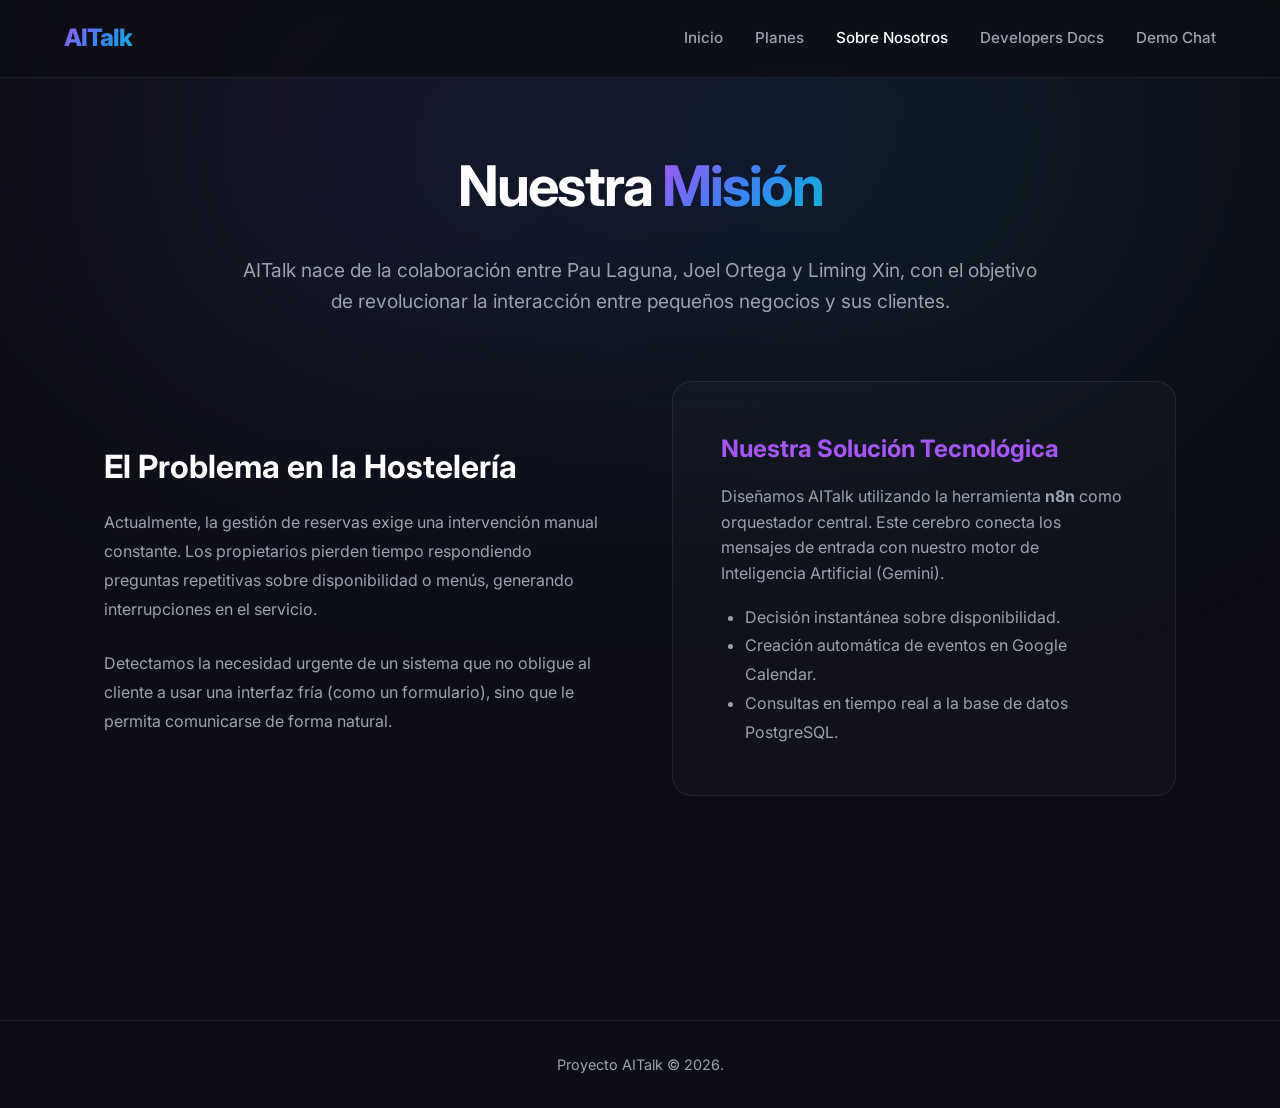
==== about.html @ 5d316da6 "Versión 1.0 Es una "plantilla" de lo que será la página web, desde aquí iremos refinando y colocando" ====
<!DOCTYPE html>
<html lang="es">
<head>
    <meta charset="UTF-8">
    <meta name="viewport" content="width=device-width, initial-scale=1.0">
    <title>AITalk | Sobre Nosotros</title>
    <link rel="stylesheet" href="styles.css">
</head>
<body class="aitalk-theme">
    <div class="glow"></div>
    <nav class="navbar">
        <a href="index.html" class="logo">AITalk</a>
        <div class="nav-links">
            <a href="index.html">Inicio</a>
            <a href="planes.html">Planes</a>
            <a href="about.html" class="active">Sobre Nosotros</a>
            <a href="docs.html">Developers Docs</a>
            <a href="demo.html">Demo Chat</a>
        </div>
    </nav>

    <main>
        <div style="text-align: center; max-width: 800px; margin: 0 auto; margin-bottom: 4rem;">
            <h1 style="font-size: 3.5rem; letter-spacing: -2px;">Nuestra <span class="text-gradient">Misión</span></h1>
            <p style="color: var(--ai-muted); font-size: 1.2rem; margin-top: 1.5rem;">AITalk nace de la colaboración entre Pau Laguna, Joel Ortega y Liming Xin, con el objetivo de revolucionar la interacción entre pequeños negocios y sus clientes.</p>
        </div>

        <div style="display: grid; grid-template-columns: 1fr 1fr; gap: 4rem; align-items: center; margin-bottom: 6rem;">
            <div>
                <h3 style="font-size: 2rem; margin-bottom: 1rem;">El Problema en la Hostelería</h3>
                <p style="color: var(--ai-muted); line-height: 1.8;">Actualmente, la gestión de reservas exige una intervención manual constante. Los propietarios pierden tiempo respondiendo preguntas repetitivas sobre disponibilidad o menús, generando interrupciones en el servicio.</p>
                <br>
                <p style="color: var(--ai-muted); line-height: 1.8;">Detectamos la necesidad urgente de un sistema que no obligue al cliente a usar una interfaz fría (como un formulario), sino que le permita comunicarse de forma natural.</p>
            </div>
            <div style="background: var(--ai-surface); padding: 3rem; border-radius: 20px; border: 1px solid var(--ai-border);">
                <h3 style="font-size: 1.5rem; margin-bottom: 1rem; color: #a855f7;">Nuestra Solución Tecnológica</h3>
                <p style="color: var(--ai-muted);">Diseñamos AITalk utilizando la herramienta <strong>n8n</strong> como orquestador central. Este cerebro conecta los mensajes de entrada con nuestro motor de Inteligencia Artificial (Gemini).</p>
                <ul style="color: var(--ai-muted); margin-top: 1rem; margin-left: 1.5rem; line-height: 1.8;">
                    <li>Decisión instantánea sobre disponibilidad.</li>
                    <li>Creación automática de eventos en Google Calendar.</li>
                    <li>Consultas en tiempo real a la base de datos PostgreSQL.</li>
                </ul>
            </div>
        </div>
    </main>

    <footer class="site-footer">Proyecto AITalk &copy; 2026.</footer>
</body>
</html>
---- styles.css ----
@import url('https://fonts.googleapis.com/css2?family=Inter:wght@300;400;500;600;800&family=Playfair+Display:ital,wght@0,600;0,800;1,600&family=Roboto+Mono:wght@400;500&family=Outfit:wght@800&display=swap');

/* ==========================================================================
   1. VARIABLES GLOBALES Y RESET
   ========================================================================== */
* { margin: 0; padding: 0; box-sizing: border-box; }
body { overflow-x: hidden; }

:root {
    --ai-bg: #0d0e15; 
    --ai-surface: rgba(255, 255, 255, 0.02);
    --ai-border: rgba(255, 255, 255, 0.08); 
    --ai-text: #ffffff;
    --ai-muted: #9ca3af; 
    --ai-gradient: linear-gradient(135deg, #a855f7, #3b82f6, #06b6d4);
    --ai-font: 'Inter', sans-serif; 
    --ai-font-mono: 'Roboto Mono', monospace;
}

/* ==========================================================================
   2. AITALK - LAYOUT PRINCIPAL (Compartido entre todas las pags de AITalk)
   ========================================================================== */
body.aitalk-theme {
    font-family: var(--ai-font); background-color: var(--ai-bg); color: var(--ai-text);
    line-height: 1.6; min-height: 100vh; display: flex; flex-direction: column;
}

.glow {
    position: fixed; top: -10%; left: 50%; transform: translateX(-50%);
    width: 80vw; height: 50vh; background: var(--ai-gradient);
    filter: blur(150px); opacity: 0.12; z-index: -1; pointer-events: none;
}

.navbar {
    display: flex; justify-content: space-between; align-items: center; padding: 1.2rem 5%;
    backdrop-filter: blur(12px); background: rgba(13, 14, 21, 0.8);
    position: sticky; top: 0; z-index: 100; border-bottom: 1px solid var(--ai-border);
}

.logo { 
    font-size: 1.5rem; font-weight: 800; letter-spacing: -1px; 
    background: var(--ai-gradient); -webkit-background-clip: text; -webkit-text-fill-color: transparent; 
    text-decoration: none; 
}

.nav-links { display: flex; gap: 2rem; }
.nav-links a { color: var(--ai-muted); text-decoration: none; font-size: 0.95rem; font-weight: 500; transition: color 0.3s; }
.nav-links a:hover, .nav-links a.active { color: var(--ai-text); }

.text-gradient { background: var(--ai-gradient); -webkit-background-clip: text; -webkit-text-fill-color: transparent; }
.btn { display: inline-block; padding: 0.8rem 2rem; border-radius: 50px; font-weight: 600; text-decoration: none; transition: transform 0.2s; border: none; font-family: var(--ai-font); font-size: 1rem; cursor: pointer;}
.btn-primary { background: var(--ai-text); color: var(--ai-bg); }
.btn-primary:hover { transform: translateY(-2px); box-shadow: 0 10px 20px rgba(255,255,255,0.15); }

main { flex: 1; padding: 4rem 5%; max-width: 1200px; margin: 0 auto; width: 100%; animation: fadeIn 0.5s ease; }
@keyframes fadeIn { from { opacity: 0; transform: translateY(10px); } to { opacity: 1; transform: translateY(0); } }

.site-footer { text-align: center; padding: 2rem; border-top: 1px solid var(--ai-border); margin-top: 4rem; color: var(--ai-muted); font-size: 0.9rem; }

/* ==========================================================================
   3. AITALK - SECCIÓN INICIO
   ========================================================================== */
.hero { text-align: center; padding: 2rem 0; max-width: 900px; margin: 0 auto; }
.hero h1 { font-size: 4.5rem; font-weight: 800; margin-bottom: 1.5rem; line-height: 1.1; letter-spacing: -2px;}
.hero p { font-size: 1.25rem; color: var(--ai-muted); margin-bottom: 2.5rem; }

.feature-row { display: flex; align-items: center; gap: 4rem; margin-top: 8rem; }
.feature-row:nth-child(even) { flex-direction: row-reverse; }
.feature-text { flex: 1; }
.feature-text h3 { font-size: 2.5rem; margin-bottom: 1rem; letter-spacing: -1px; }
.feature-text p { font-size: 1.1rem; color: var(--ai-muted); }
.feature-visual { flex: 1; height: 350px; background: var(--ai-surface); border: 1px solid var(--ai-border); border-radius: 30px; display: flex; justify-content: center; align-items: center; position: relative; }

/* Animaciones de Características */
.chat-anim { display: flex; flex-direction: column; gap: 15px; width: 70%; }
.bubble { padding: 12px 18px; border-radius: 18px; font-size: 0.9rem; max-width: 90%; opacity: 0; animation: chatSequence 6s infinite; }
.bubble.user { background: var(--ai-border); align-self: flex-end; border-bottom-right-radius: 4px; animation-delay: 0s; }
.bubble.ai { background: rgba(168,85,247,0.15); border: 1px solid rgba(168,85,247,0.4); align-self: flex-start; border-bottom-left-radius: 4px; animation-delay: 1.5s; }
@keyframes chatSequence { 0%, 5% { opacity: 0; transform: translateY(10px); } 10%, 80% { opacity: 1; transform: translateY(0); } 90%, 100% { opacity: 0; transform: translateY(-10px); } }

.calendar-grid { display: grid; grid-template-columns: repeat(4, 1fr); gap: 12px; padding: 25px; background: rgba(0,0,0,0.3); border-radius: 16px; border: 1px solid rgba(255,255,255,0.05); }
.cal-day { width: 45px; height: 45px; border-radius: 10px; background: rgba(255,255,255,0.03); }
.cal-day.booked { background: #3b82f6; animation: popIn 4s infinite; }
.cal-day.booked:nth-child(3) { animation-delay: 0s; }
.cal-day.booked:nth-child(7) { animation-delay: 1.2s; }
.cal-day.booked:nth-child(10) { animation-delay: 2.4s; }
@keyframes popIn { 0%, 100% { transform: scale(1); opacity: 0.3; } 50% { transform: scale(1.1); opacity: 1; box-shadow: 0 0 20px rgba(59,130,246,0.6); } }

.db-nodes { position: relative; width: 180px; height: 180px; }
.node { position: absolute; width: 20px; height: 20px; background: #a855f7; border-radius: 50%; }
.node.center { top: 50%; left: 50%; transform: translate(-50%, -50%); width: 45px; height: 45px; background: var(--ai-gradient); animation: pulseNode 2.5s infinite; }
.node.n1 { top: 0; left: 50%; transform: translateX(-50%); opacity: 0.5; }
.node.n2 { bottom: 0; left: 50%; transform: translateX(-50%); opacity: 0.5; }
.node.n3 { top: 50%; left: 0; transform: translateY(-50%); opacity: 0.5; }
.node.n4 { top: 50%; right: 0; transform: translateY(-50%); opacity: 0.5; }
@keyframes pulseNode { 0% { box-shadow: 0 0 0 0 rgba(168, 85, 247, 0.6); } 70% { box-shadow: 0 0 0 25px rgba(168, 85, 247, 0); } 100% { box-shadow: 0 0 0 0 rgba(168, 85, 247, 0); } }

/* Tarjetas Clientes */
.clients-section { margin-top: 8rem; text-align: center; border-top: 1px solid var(--ai-border); padding-top: 4rem; }
.clients-grid { display: flex; justify-content: center; gap: 2rem; margin-top: 2rem; flex-wrap: wrap; }
.client-card { background: var(--ai-surface); border: 1px solid var(--ai-border); padding: 2.5rem; border-radius: 16px; min-width: 280px; transition: all 0.3s ease; position: relative; overflow: hidden; text-decoration: none; display: block; }
.client-card::before { content: 'Ver Integración ↗'; position: absolute; top: -40px; left: 50%; transform: translateX(-50%); background: var(--ai-gradient); color: white; font-size: 0.8rem; padding: 0.3rem 1rem; border-radius: 20px; transition: top 0.3s; font-weight: 600; white-space: nowrap; }
.client-card:hover { transform: translateY(-5px); }
.client-card:hover::before { top: 15px; }
.client-card.manolo-card:hover { border-color: #ff9b9b; background: rgba(255, 155, 155, 0.05); }
.client-card.nova-card:hover { border-color: #ff5722; background: rgba(255, 87, 34, 0.05); }

/* ==========================================================================
   4. AITALK - DEVELOPER DOCS (Estética Grid Restaurada)
   ========================================================================== */
.docs-layout { display: flex; gap: 3rem; align-items: flex-start; }
.docs-sidebar { width: 250px; position: sticky; top: 100px; }
.docs-sidebar ul { list-style: none; }
.docs-sidebar li { margin-bottom: 1rem; }
.docs-sidebar a { color: var(--ai-muted); text-decoration: none; font-size: 0.95rem; transition: color 0.2s; display: block; padding: 4px 8px; border-radius: 6px; }
.docs-sidebar a:hover, .docs-sidebar a.active { color: var(--ai-text); background: rgba(255,255,255,0.05); }
.docs-sidebar .group-title { font-size: 0.8rem; text-transform: uppercase; letter-spacing: 1px; color: #666; margin: 2rem 0 1rem; font-weight: 800; padding-left: 8px;}

.docs-content { flex: 1; }
.docs-search { background: var(--ai-bg); border: 1px solid var(--ai-border); padding: 1rem 1.5rem; border-radius: 8px; width: 100%; color: white; font-family: var(--ai-font); margin-bottom: 3rem; outline: none; transition: border-color 0.3s; font-size: 0.95rem; }
.docs-search:focus { border-color: #a855f7; }

.docs-grid { display: grid; grid-template-columns: repeat(auto-fit, minmax(300px, 1fr)); gap: 1.5rem; }
.docs-card { border: 1px solid var(--ai-border); background: var(--ai-surface); border-radius: 12px; padding: 1.5rem; transition: background 0.2s; }
.docs-card:hover { background: rgba(255,255,255,0.05); }
.docs-icon { font-family: var(--ai-font-mono); color: #a855f7; margin-bottom: 1rem; font-size: 1.2rem; display: inline-block; }
.docs-card h4 { margin-bottom: 0.8rem; font-size: 1.2rem; }
.docs-card p { color: var(--ai-muted); font-size: 0.95rem; line-height: 1.6; }

/* ==========================================================================
   5. WEBS CLIENTES (Manolo & NovaBurger)
   ========================================================================== */
body.manolo-theme { background-color: #FDFBF7; color: #2C2C2C; font-family: 'Inter', sans-serif; min-height: 100vh; padding-bottom: 5rem; }
.manolo-logo { font-family: 'Playfair Display', serif; font-size: 2.5rem; color: #8B1E0B; font-weight: 800; font-style: italic; }
.manolo-hero { text-align: center; padding: 6rem 5%; background: url('https://www.transparenttextures.com/patterns/cream-paper.png'); }

body.nova-theme { background-color: #111111; color: #ffffff; font-family: 'Inter', sans-serif; min-height: 100vh; padding-bottom: 5rem; }
.nova-logo { font-family: 'Outfit', sans-serif; font-size: 2rem; color: #FF4500; font-weight: 800; text-transform: uppercase; letter-spacing: -1px; }
.nova-hero { text-align: center; padding: 8rem 5%; background: radial-gradient(circle at center, #2a0b00 0%, #111 70%); }

.ai-widget { position: fixed; bottom: 30px; right: 30px; background: #0d0e15; border-radius: 20px; padding: 1.5rem; width: 320px; box-shadow: 0 20px 40px rgba(0,0,0,0.5); z-index: 1000; color: white; border: 1px solid rgba(255,255,255,0.1); }
.ai-widget-header { display: flex; align-items: center; gap: 10px; margin-bottom: 1rem; font-weight: bold; font-size: 0.9rem; }
.ai-widget-header span { background: linear-gradient(135deg, #a855f7, #3b82f6); -webkit-background-clip: text; -webkit-text-fill-color: transparent; }
.ai-widget-btn { background: white; color: black; border: none; padding: 0.8rem; width: 100%; border-radius: 10px; font-weight: 600; cursor: pointer; transition: 0.2s; margin-top: 15px; }
.ai-widget-btn:hover { background: #e5e7eb; }
.back-bar { background: #000; color: white; padding: 0.5rem 5%; font-size: 0.85rem; display: flex; justify-content: space-between; }
.back-bar a { color: #a855f7; text-decoration: none; font-weight: 600; }
/* === ESTILOS PARA LA INTERACTIVIDAD DE DOCS === */
.doc-pane { display: none; animation: fadeIn 0.3s forwards; }
.doc-pane.active { display: block; }
.doc-pane h2 { font-size: 2.2rem; margin-bottom: 1rem; letter-spacing: -0.5px; }
.doc-pane p { color: var(--ai-muted); margin-bottom: 1.5rem; line-height: 1.7; font-size: 1.05rem; }
.doc-pane h3 { font-size: 1.3rem; margin: 2rem 0 1rem; color: #e5e7eb; }
.doc-code { background: rgba(0,0,0,0.4); border: 1px solid var(--ai-border); padding: 1.5rem; border-radius: 8px; font-family: var(--ai-font-mono); font-size: 0.9rem; color: #a855f7; overflow-x: auto; margin-bottom: 1.5rem; }

/* === ESTILOS PARA PLANES === */
.pricing-grid { display: grid; grid-template-columns: repeat(auto-fit, minmax(300px, 1fr)); gap: 2rem; }
.pricing-card { background: var(--ai-surface); border: 1px solid var(--ai-border); border-radius: 24px; padding: 3rem 2rem; display: flex; flex-direction: column; transition: transform 0.3s; }
.pricing-card:hover { transform: translateY(-5px); }
.pricing-card.highlight { border-color: #3b82f6; box-shadow: 0 10px 40px rgba(59, 130, 246, 0.1); position: relative; }

/* === ESTILOS PARA EL DEMO CHAT === */
.demo-container { max-width: 850px; margin: 0 auto; background: var(--ai-surface); border: 1px solid var(--ai-border); border-radius: 24px; height: 60vh; min-height: 500px; display: flex; flex-direction: column; overflow: hidden; box-shadow: 0 20px 40px rgba(0,0,0,0.4); }
.chat-area { flex: 1; padding: 2rem; overflow-y: auto; display: flex; flex-direction: column; gap: 1.5rem; }
.message { max-width: 80%; padding: 1.2rem; border-radius: 18px; font-size: 0.95rem; line-height: 1.5; }
.msg-ai { background: rgba(255,255,255,0.03); color: var(--ai-text); align-self: flex-start; border: 1px solid var(--ai-border); border-bottom-left-radius: 4px; }
.msg-user { background: var(--ai-border); color: var(--ai-text); align-self: flex-end; border-bottom-right-radius: 4px; }
.input-area { padding: 1.5rem; background: rgba(0,0,0,0.2); border-top: 1px solid var(--ai-border); }
.input-wrapper { display: flex; background: rgba(255,255,255,0.05); border: 1px solid var(--ai-border); border-radius: 16px; padding: 0.5rem 0.5rem 0.5rem 1rem; align-items: center; }
.input-wrapper input { flex: 1; background: transparent; border: none; color: white; padding: 0.8rem; font-size: 1rem; outline: none; }
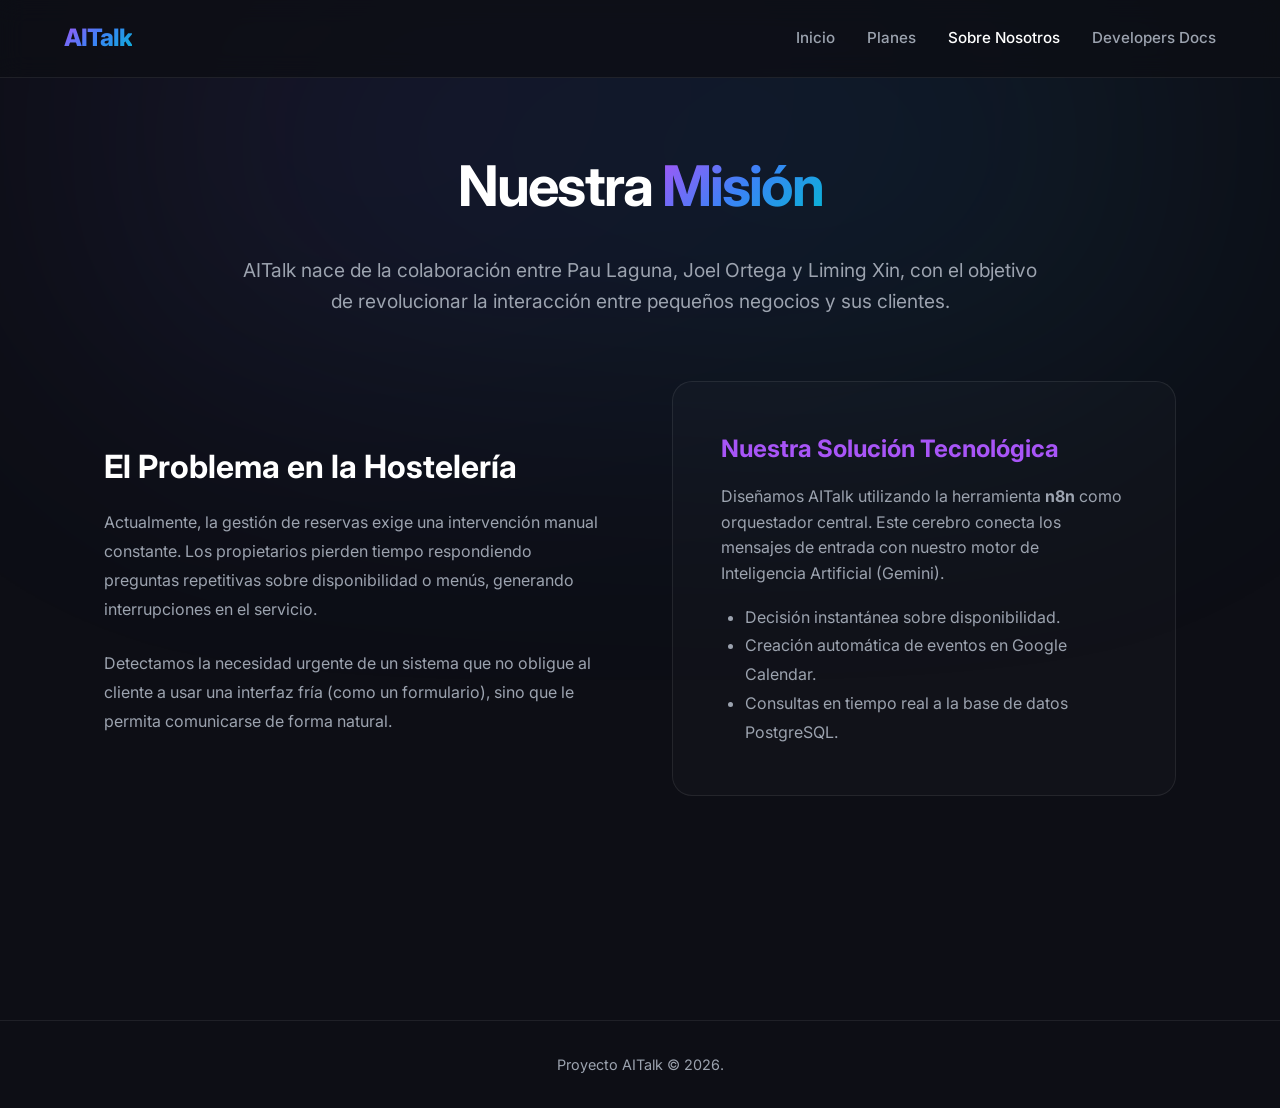
==== commit 2b0013e6: "Quitar demo chat del codigo Quitado el demo chat para implementarlo en la web pantalla de restaurant" ====
--- a/about.html
+++ b/about.html
@@ -1,49 +1,48 @@
-<!DOCTYPE html>
-<html lang="es">
-<head>
-    <meta charset="UTF-8">
-    <meta name="viewport" content="width=device-width, initial-scale=1.0">
-    <title>AITalk | Sobre Nosotros</title>
-    <link rel="stylesheet" href="styles.css">
-</head>
-<body class="aitalk-theme">
-    <div class="glow"></div>
-    <nav class="navbar">
-        <a href="index.html" class="logo">AITalk</a>
-        <div class="nav-links">
-            <a href="index.html">Inicio</a>
-            <a href="planes.html">Planes</a>
-            <a href="about.html" class="active">Sobre Nosotros</a>
-            <a href="docs.html">Developers Docs</a>
-            <a href="demo.html">Demo Chat</a>
-        </div>
-    </nav>
-
-    <main>
-        <div style="text-align: center; max-width: 800px; margin: 0 auto; margin-bottom: 4rem;">
-            <h1 style="font-size: 3.5rem; letter-spacing: -2px;">Nuestra <span class="text-gradient">Misión</span></h1>
-            <p style="color: var(--ai-muted); font-size: 1.2rem; margin-top: 1.5rem;">AITalk nace de la colaboración entre Pau Laguna, Joel Ortega y Liming Xin, con el objetivo de revolucionar la interacción entre pequeños negocios y sus clientes.</p>
-        </div>
-
-        <div style="display: grid; grid-template-columns: 1fr 1fr; gap: 4rem; align-items: center; margin-bottom: 6rem;">
-            <div>
-                <h3 style="font-size: 2rem; margin-bottom: 1rem;">El Problema en la Hostelería</h3>
-                <p style="color: var(--ai-muted); line-height: 1.8;">Actualmente, la gestión de reservas exige una intervención manual constante. Los propietarios pierden tiempo respondiendo preguntas repetitivas sobre disponibilidad o menús, generando interrupciones en el servicio.</p>
-                <br>
-                <p style="color: var(--ai-muted); line-height: 1.8;">Detectamos la necesidad urgente de un sistema que no obligue al cliente a usar una interfaz fría (como un formulario), sino que le permita comunicarse de forma natural.</p>
-            </div>
-            <div style="background: var(--ai-surface); padding: 3rem; border-radius: 20px; border: 1px solid var(--ai-border);">
-                <h3 style="font-size: 1.5rem; margin-bottom: 1rem; color: #a855f7;">Nuestra Solución Tecnológica</h3>
-                <p style="color: var(--ai-muted);">Diseñamos AITalk utilizando la herramienta <strong>n8n</strong> como orquestador central. Este cerebro conecta los mensajes de entrada con nuestro motor de Inteligencia Artificial (Gemini).</p>
-                <ul style="color: var(--ai-muted); margin-top: 1rem; margin-left: 1.5rem; line-height: 1.8;">
-                    <li>Decisión instantánea sobre disponibilidad.</li>
-                    <li>Creación automática de eventos en Google Calendar.</li>
-                    <li>Consultas en tiempo real a la base de datos PostgreSQL.</li>
-                </ul>
-            </div>
-        </div>
-    </main>
-
-    <footer class="site-footer">Proyecto AITalk &copy; 2026.</footer>
-</body>
-</html>
+<!DOCTYPE html>
+<html lang="es">
+<head>
+    <meta charset="UTF-8">
+    <meta name="viewport" content="width=device-width, initial-scale=1.0">
+    <title>AITalk | Sobre Nosotros</title>
+    <link rel="stylesheet" href="styles.css">
+</head>
+<body class="aitalk-theme">
+    <div class="glow"></div>
+    <nav class="navbar">
+        <a href="index.html" class="logo">AITalk</a>
+        <div class="nav-links">
+            <a href="index.html">Inicio</a>
+            <a href="planes.html">Planes</a>
+            <a href="about.html" class="active">Sobre Nosotros</a>
+            <a href="docs.html">Developers Docs</a>
+        </div>
+    </nav>
+
+    <main>
+        <div style="text-align: center; max-width: 800px; margin: 0 auto; margin-bottom: 4rem;">
+            <h1 style="font-size: 3.5rem; letter-spacing: -2px;">Nuestra <span class="text-gradient">Misión</span></h1>
+            <p style="color: var(--ai-muted); font-size: 1.2rem; margin-top: 1.5rem;">AITalk nace de la colaboración entre Pau Laguna, Joel Ortega y Liming Xin, con el objetivo de revolucionar la interacción entre pequeños negocios y sus clientes.</p>
+        </div>
+
+        <div style="display: grid; grid-template-columns: 1fr 1fr; gap: 4rem; align-items: center; margin-bottom: 6rem;">
+            <div>
+                <h3 style="font-size: 2rem; margin-bottom: 1rem;">El Problema en la Hostelería</h3>
+                <p style="color: var(--ai-muted); line-height: 1.8;">Actualmente, la gestión de reservas exige una intervención manual constante. Los propietarios pierden tiempo respondiendo preguntas repetitivas sobre disponibilidad o menús, generando interrupciones en el servicio.</p>
+                <br>
+                <p style="color: var(--ai-muted); line-height: 1.8;">Detectamos la necesidad urgente de un sistema que no obligue al cliente a usar una interfaz fría (como un formulario), sino que le permita comunicarse de forma natural.</p>
+            </div>
+            <div style="background: var(--ai-surface); padding: 3rem; border-radius: 20px; border: 1px solid var(--ai-border);">
+                <h3 style="font-size: 1.5rem; margin-bottom: 1rem; color: #a855f7;">Nuestra Solución Tecnológica</h3>
+                <p style="color: var(--ai-muted);">Diseñamos AITalk utilizando la herramienta <strong>n8n</strong> como orquestador central. Este cerebro conecta los mensajes de entrada con nuestro motor de Inteligencia Artificial (Gemini).</p>
+                <ul style="color: var(--ai-muted); margin-top: 1rem; margin-left: 1.5rem; line-height: 1.8;">
+                    <li>Decisión instantánea sobre disponibilidad.</li>
+                    <li>Creación automática de eventos en Google Calendar.</li>
+                    <li>Consultas en tiempo real a la base de datos PostgreSQL.</li>
+                </ul>
+            </div>
+        </div>
+    </main>
+
+    <footer class="site-footer">Proyecto AITalk &copy; 2026.</footer>
+</body>
+</html>
--- a/styles.css
+++ b/styles.css
@@ -1,170 +1,766 @@
-@import url('https://fonts.googleapis.com/css2?family=Inter:wght@300;400;500;600;800&family=Playfair+Display:ital,wght@0,600;0,800;1,600&family=Roboto+Mono:wght@400;500&family=Outfit:wght@800&display=swap');
-
-/* ==========================================================================
-   1. VARIABLES GLOBALES Y RESET
-   ========================================================================== */
-* { margin: 0; padding: 0; box-sizing: border-box; }
-body { overflow-x: hidden; }
-
-:root {
-    --ai-bg: #0d0e15; 
-    --ai-surface: rgba(255, 255, 255, 0.02);
-    --ai-border: rgba(255, 255, 255, 0.08); 
-    --ai-text: #ffffff;
-    --ai-muted: #9ca3af; 
-    --ai-gradient: linear-gradient(135deg, #a855f7, #3b82f6, #06b6d4);
-    --ai-font: 'Inter', sans-serif; 
-    --ai-font-mono: 'Roboto Mono', monospace;
-}
-
-/* ==========================================================================
-   2. AITALK - LAYOUT PRINCIPAL (Compartido entre todas las pags de AITalk)
-   ========================================================================== */
-body.aitalk-theme {
-    font-family: var(--ai-font); background-color: var(--ai-bg); color: var(--ai-text);
-    line-height: 1.6; min-height: 100vh; display: flex; flex-direction: column;
-}
-
-.glow {
-    position: fixed; top: -10%; left: 50%; transform: translateX(-50%);
-    width: 80vw; height: 50vh; background: var(--ai-gradient);
-    filter: blur(150px); opacity: 0.12; z-index: -1; pointer-events: none;
-}
-
-.navbar {
-    display: flex; justify-content: space-between; align-items: center; padding: 1.2rem 5%;
-    backdrop-filter: blur(12px); background: rgba(13, 14, 21, 0.8);
-    position: sticky; top: 0; z-index: 100; border-bottom: 1px solid var(--ai-border);
-}
-
-.logo { 
-    font-size: 1.5rem; font-weight: 800; letter-spacing: -1px; 
-    background: var(--ai-gradient); -webkit-background-clip: text; -webkit-text-fill-color: transparent; 
-    text-decoration: none; 
-}
-
-.nav-links { display: flex; gap: 2rem; }
-.nav-links a { color: var(--ai-muted); text-decoration: none; font-size: 0.95rem; font-weight: 500; transition: color 0.3s; }
-.nav-links a:hover, .nav-links a.active { color: var(--ai-text); }
-
-.text-gradient { background: var(--ai-gradient); -webkit-background-clip: text; -webkit-text-fill-color: transparent; }
-.btn { display: inline-block; padding: 0.8rem 2rem; border-radius: 50px; font-weight: 600; text-decoration: none; transition: transform 0.2s; border: none; font-family: var(--ai-font); font-size: 1rem; cursor: pointer;}
-.btn-primary { background: var(--ai-text); color: var(--ai-bg); }
-.btn-primary:hover { transform: translateY(-2px); box-shadow: 0 10px 20px rgba(255,255,255,0.15); }
-
-main { flex: 1; padding: 4rem 5%; max-width: 1200px; margin: 0 auto; width: 100%; animation: fadeIn 0.5s ease; }
-@keyframes fadeIn { from { opacity: 0; transform: translateY(10px); } to { opacity: 1; transform: translateY(0); } }
-
-.site-footer { text-align: center; padding: 2rem; border-top: 1px solid var(--ai-border); margin-top: 4rem; color: var(--ai-muted); font-size: 0.9rem; }
-
-/* ==========================================================================
-   3. AITALK - SECCIÓN INICIO
-   ========================================================================== */
-.hero { text-align: center; padding: 2rem 0; max-width: 900px; margin: 0 auto; }
-.hero h1 { font-size: 4.5rem; font-weight: 800; margin-bottom: 1.5rem; line-height: 1.1; letter-spacing: -2px;}
-.hero p { font-size: 1.25rem; color: var(--ai-muted); margin-bottom: 2.5rem; }
-
-.feature-row { display: flex; align-items: center; gap: 4rem; margin-top: 8rem; }
-.feature-row:nth-child(even) { flex-direction: row-reverse; }
-.feature-text { flex: 1; }
-.feature-text h3 { font-size: 2.5rem; margin-bottom: 1rem; letter-spacing: -1px; }
-.feature-text p { font-size: 1.1rem; color: var(--ai-muted); }
-.feature-visual { flex: 1; height: 350px; background: var(--ai-surface); border: 1px solid var(--ai-border); border-radius: 30px; display: flex; justify-content: center; align-items: center; position: relative; }
-
-/* Animaciones de Características */
-.chat-anim { display: flex; flex-direction: column; gap: 15px; width: 70%; }
-.bubble { padding: 12px 18px; border-radius: 18px; font-size: 0.9rem; max-width: 90%; opacity: 0; animation: chatSequence 6s infinite; }
-.bubble.user { background: var(--ai-border); align-self: flex-end; border-bottom-right-radius: 4px; animation-delay: 0s; }
-.bubble.ai { background: rgba(168,85,247,0.15); border: 1px solid rgba(168,85,247,0.4); align-self: flex-start; border-bottom-left-radius: 4px; animation-delay: 1.5s; }
-@keyframes chatSequence { 0%, 5% { opacity: 0; transform: translateY(10px); } 10%, 80% { opacity: 1; transform: translateY(0); } 90%, 100% { opacity: 0; transform: translateY(-10px); } }
-
-.calendar-grid { display: grid; grid-template-columns: repeat(4, 1fr); gap: 12px; padding: 25px; background: rgba(0,0,0,0.3); border-radius: 16px; border: 1px solid rgba(255,255,255,0.05); }
-.cal-day { width: 45px; height: 45px; border-radius: 10px; background: rgba(255,255,255,0.03); }
-.cal-day.booked { background: #3b82f6; animation: popIn 4s infinite; }
-.cal-day.booked:nth-child(3) { animation-delay: 0s; }
-.cal-day.booked:nth-child(7) { animation-delay: 1.2s; }
-.cal-day.booked:nth-child(10) { animation-delay: 2.4s; }
-@keyframes popIn { 0%, 100% { transform: scale(1); opacity: 0.3; } 50% { transform: scale(1.1); opacity: 1; box-shadow: 0 0 20px rgba(59,130,246,0.6); } }
-
-.db-nodes { position: relative; width: 180px; height: 180px; }
-.node { position: absolute; width: 20px; height: 20px; background: #a855f7; border-radius: 50%; }
-.node.center { top: 50%; left: 50%; transform: translate(-50%, -50%); width: 45px; height: 45px; background: var(--ai-gradient); animation: pulseNode 2.5s infinite; }
-.node.n1 { top: 0; left: 50%; transform: translateX(-50%); opacity: 0.5; }
-.node.n2 { bottom: 0; left: 50%; transform: translateX(-50%); opacity: 0.5; }
-.node.n3 { top: 50%; left: 0; transform: translateY(-50%); opacity: 0.5; }
-.node.n4 { top: 50%; right: 0; transform: translateY(-50%); opacity: 0.5; }
-@keyframes pulseNode { 0% { box-shadow: 0 0 0 0 rgba(168, 85, 247, 0.6); } 70% { box-shadow: 0 0 0 25px rgba(168, 85, 247, 0); } 100% { box-shadow: 0 0 0 0 rgba(168, 85, 247, 0); } }
-
-/* Tarjetas Clientes */
-.clients-section { margin-top: 8rem; text-align: center; border-top: 1px solid var(--ai-border); padding-top: 4rem; }
-.clients-grid { display: flex; justify-content: center; gap: 2rem; margin-top: 2rem; flex-wrap: wrap; }
-.client-card { background: var(--ai-surface); border: 1px solid var(--ai-border); padding: 2.5rem; border-radius: 16px; min-width: 280px; transition: all 0.3s ease; position: relative; overflow: hidden; text-decoration: none; display: block; }
-.client-card::before { content: 'Ver Integración ↗'; position: absolute; top: -40px; left: 50%; transform: translateX(-50%); background: var(--ai-gradient); color: white; font-size: 0.8rem; padding: 0.3rem 1rem; border-radius: 20px; transition: top 0.3s; font-weight: 600; white-space: nowrap; }
-.client-card:hover { transform: translateY(-5px); }
-.client-card:hover::before { top: 15px; }
-.client-card.manolo-card:hover { border-color: #ff9b9b; background: rgba(255, 155, 155, 0.05); }
-.client-card.nova-card:hover { border-color: #ff5722; background: rgba(255, 87, 34, 0.05); }
-
-/* ==========================================================================
-   4. AITALK - DEVELOPER DOCS (Estética Grid Restaurada)
-   ========================================================================== */
-.docs-layout { display: flex; gap: 3rem; align-items: flex-start; }
-.docs-sidebar { width: 250px; position: sticky; top: 100px; }
-.docs-sidebar ul { list-style: none; }
-.docs-sidebar li { margin-bottom: 1rem; }
-.docs-sidebar a { color: var(--ai-muted); text-decoration: none; font-size: 0.95rem; transition: color 0.2s; display: block; padding: 4px 8px; border-radius: 6px; }
-.docs-sidebar a:hover, .docs-sidebar a.active { color: var(--ai-text); background: rgba(255,255,255,0.05); }
-.docs-sidebar .group-title { font-size: 0.8rem; text-transform: uppercase; letter-spacing: 1px; color: #666; margin: 2rem 0 1rem; font-weight: 800; padding-left: 8px;}
-
-.docs-content { flex: 1; }
-.docs-search { background: var(--ai-bg); border: 1px solid var(--ai-border); padding: 1rem 1.5rem; border-radius: 8px; width: 100%; color: white; font-family: var(--ai-font); margin-bottom: 3rem; outline: none; transition: border-color 0.3s; font-size: 0.95rem; }
-.docs-search:focus { border-color: #a855f7; }
-
-.docs-grid { display: grid; grid-template-columns: repeat(auto-fit, minmax(300px, 1fr)); gap: 1.5rem; }
-.docs-card { border: 1px solid var(--ai-border); background: var(--ai-surface); border-radius: 12px; padding: 1.5rem; transition: background 0.2s; }
-.docs-card:hover { background: rgba(255,255,255,0.05); }
-.docs-icon { font-family: var(--ai-font-mono); color: #a855f7; margin-bottom: 1rem; font-size: 1.2rem; display: inline-block; }
-.docs-card h4 { margin-bottom: 0.8rem; font-size: 1.2rem; }
-.docs-card p { color: var(--ai-muted); font-size: 0.95rem; line-height: 1.6; }
-
-/* ==========================================================================
-   5. WEBS CLIENTES (Manolo & NovaBurger)
-   ========================================================================== */
-body.manolo-theme { background-color: #FDFBF7; color: #2C2C2C; font-family: 'Inter', sans-serif; min-height: 100vh; padding-bottom: 5rem; }
-.manolo-logo { font-family: 'Playfair Display', serif; font-size: 2.5rem; color: #8B1E0B; font-weight: 800; font-style: italic; }
-.manolo-hero { text-align: center; padding: 6rem 5%; background: url('https://www.transparenttextures.com/patterns/cream-paper.png'); }
-
-body.nova-theme { background-color: #111111; color: #ffffff; font-family: 'Inter', sans-serif; min-height: 100vh; padding-bottom: 5rem; }
-.nova-logo { font-family: 'Outfit', sans-serif; font-size: 2rem; color: #FF4500; font-weight: 800; text-transform: uppercase; letter-spacing: -1px; }
-.nova-hero { text-align: center; padding: 8rem 5%; background: radial-gradient(circle at center, #2a0b00 0%, #111 70%); }
-
-.ai-widget { position: fixed; bottom: 30px; right: 30px; background: #0d0e15; border-radius: 20px; padding: 1.5rem; width: 320px; box-shadow: 0 20px 40px rgba(0,0,0,0.5); z-index: 1000; color: white; border: 1px solid rgba(255,255,255,0.1); }
-.ai-widget-header { display: flex; align-items: center; gap: 10px; margin-bottom: 1rem; font-weight: bold; font-size: 0.9rem; }
-.ai-widget-header span { background: linear-gradient(135deg, #a855f7, #3b82f6); -webkit-background-clip: text; -webkit-text-fill-color: transparent; }
-.ai-widget-btn { background: white; color: black; border: none; padding: 0.8rem; width: 100%; border-radius: 10px; font-weight: 600; cursor: pointer; transition: 0.2s; margin-top: 15px; }
-.ai-widget-btn:hover { background: #e5e7eb; }
-.back-bar { background: #000; color: white; padding: 0.5rem 5%; font-size: 0.85rem; display: flex; justify-content: space-between; }
-.back-bar a { color: #a855f7; text-decoration: none; font-weight: 600; }
-/* === ESTILOS PARA LA INTERACTIVIDAD DE DOCS === */
-.doc-pane { display: none; animation: fadeIn 0.3s forwards; }
-.doc-pane.active { display: block; }
-.doc-pane h2 { font-size: 2.2rem; margin-bottom: 1rem; letter-spacing: -0.5px; }
-.doc-pane p { color: var(--ai-muted); margin-bottom: 1.5rem; line-height: 1.7; font-size: 1.05rem; }
-.doc-pane h3 { font-size: 1.3rem; margin: 2rem 0 1rem; color: #e5e7eb; }
-.doc-code { background: rgba(0,0,0,0.4); border: 1px solid var(--ai-border); padding: 1.5rem; border-radius: 8px; font-family: var(--ai-font-mono); font-size: 0.9rem; color: #a855f7; overflow-x: auto; margin-bottom: 1.5rem; }
-
-/* === ESTILOS PARA PLANES === */
-.pricing-grid { display: grid; grid-template-columns: repeat(auto-fit, minmax(300px, 1fr)); gap: 2rem; }
-.pricing-card { background: var(--ai-surface); border: 1px solid var(--ai-border); border-radius: 24px; padding: 3rem 2rem; display: flex; flex-direction: column; transition: transform 0.3s; }
-.pricing-card:hover { transform: translateY(-5px); }
-.pricing-card.highlight { border-color: #3b82f6; box-shadow: 0 10px 40px rgba(59, 130, 246, 0.1); position: relative; }
-
-/* === ESTILOS PARA EL DEMO CHAT === */
-.demo-container { max-width: 850px; margin: 0 auto; background: var(--ai-surface); border: 1px solid var(--ai-border); border-radius: 24px; height: 60vh; min-height: 500px; display: flex; flex-direction: column; overflow: hidden; box-shadow: 0 20px 40px rgba(0,0,0,0.4); }
-.chat-area { flex: 1; padding: 2rem; overflow-y: auto; display: flex; flex-direction: column; gap: 1.5rem; }
-.message { max-width: 80%; padding: 1.2rem; border-radius: 18px; font-size: 0.95rem; line-height: 1.5; }
-.msg-ai { background: rgba(255,255,255,0.03); color: var(--ai-text); align-self: flex-start; border: 1px solid var(--ai-border); border-bottom-left-radius: 4px; }
-.msg-user { background: var(--ai-border); color: var(--ai-text); align-self: flex-end; border-bottom-right-radius: 4px; }
-.input-area { padding: 1.5rem; background: rgba(0,0,0,0.2); border-top: 1px solid var(--ai-border); }
-.input-wrapper { display: flex; background: rgba(255,255,255,0.05); border: 1px solid var(--ai-border); border-radius: 16px; padding: 0.5rem 0.5rem 0.5rem 1rem; align-items: center; }
-.input-wrapper input { flex: 1; background: transparent; border: none; color: white; padding: 0.8rem; font-size: 1rem; outline: none; }
+@import url('https://fonts.googleapis.com/css2?family=Inter:wght@300;400;500;600;800&family=Playfair+Display:ital,wght@0,600;0,800;1,600&family=Roboto+Mono:wght@400;500&family=Outfit:wght@800&display=swap');
+
+/* ==========================================================================
+   ÍNDICE DEL CSS
+   ==========================================================================
+   1. VARIABLES GLOBALES Y RESET (Colores, fuentes, reseteo de márgenes)
+   2. ESTILOS BASE Y COMPONENTES (Botones, gradientes, layout principal)
+   3. NAVEGACIÓN Y FOOTER (Menú superior y pie de página)
+   4. PÁGINA: INICIO (Hero, animaciones de características, clientes)
+   5. PÁGINA: PLANES (Tarjetas de precios)
+   6. PÁGINA: DEMO CHAT (Interfaz de simulación)
+   7. PÁGINA: DOCS DEVELOPERS (Layout lateral, formato de texto y código)
+   8. TEMAS EXTERNOS (Webs hipotéticas como Restaurantes Manolo)
+   ========================================================================== */
+
+
+/* ==========================================================================
+   1. VARIABLES GLOBALES Y RESET
+   ========================================================================== */
+* {
+    margin: 0;
+    padding: 0;
+    box-sizing: border-box;
+}
+
+body {
+    overflow-x: hidden; /* Evita el scroll horizontal no deseado */
+}
+
+:root {
+    /* Paleta de colores AITalk (Dark Theme) */
+    --ai-bg: #0d0e15; 
+    --ai-surface: rgba(255, 255, 255, 0.02);
+    --ai-border: rgba(255, 255, 255, 0.08); 
+    --ai-text: #ffffff;
+    --ai-muted: #9ca3af; 
+    --ai-gradient: linear-gradient(135deg, #a855f7, #3b82f6, #06b6d4);
+    
+    /* Tipografías */
+    --ai-font: 'Inter', sans-serif; 
+    --ai-font-mono: 'Roboto Mono', monospace;
+}
+
+
+/* ==========================================================================
+   2. ESTILOS BASE Y COMPONENTES GLOBALES
+   ========================================================================== */
+body.aitalk-theme {
+    font-family: var(--ai-font);
+    background-color: var(--ai-bg);
+    color: var(--ai-text);
+    line-height: 1.6;
+    min-height: 100vh;
+    display: flex;
+    flex-direction: column;
+}
+
+/* Efecto de luz de fondo (Glow) */
+.glow {
+    position: fixed;
+    top: -10%;
+    left: 50%;
+    transform: translateX(-50%);
+    width: 80vw;
+    height: 50vh;
+    background: var(--ai-gradient);
+    filter: blur(150px);
+    opacity: 0.12;
+    z-index: -1;
+    pointer-events: none; /* Permite hacer click a través de la luz */
+}
+
+/* Contenedor principal de todas las páginas */
+main {
+    flex: 1;
+    padding: 4rem 5%;
+    max-width: 1200px;
+    margin: 0 auto;
+    width: 100%;
+    animation: fadeIn 0.5s ease;
+}
+
+@keyframes fadeIn {
+    from { opacity: 0; transform: translateY(10px); }
+    to { opacity: 1; transform: translateY(0); }
+}
+
+/* Componentes de texto y botones */
+.text-gradient {
+    background: var(--ai-gradient);
+    -webkit-background-clip: text;
+    -webkit-text-fill-color: transparent;
+}
+
+.btn {
+    display: inline-block;
+    padding: 0.8rem 2rem;
+    border-radius: 50px;
+    font-weight: 600;
+    text-decoration: none;
+    transition: transform 0.2s, box-shadow 0.2s;
+    border: none;
+    font-family: var(--ai-font);
+    font-size: 1rem;
+    cursor: pointer;
+}
+
+.btn-primary {
+    background: var(--ai-text);
+    color: var(--ai-bg);
+}
+
+.btn-primary:hover {
+    transform: translateY(-2px);
+    box-shadow: 0 10px 20px rgba(255, 255, 255, 0.15);
+}
+
+
+/* ==========================================================================
+   3. NAVEGACIÓN Y FOOTER
+   ========================================================================== */
+.navbar {
+    display: flex;
+    justify-content: space-between;
+    align-items: center;
+    padding: 1.2rem 5%;
+    backdrop-filter: blur(12px);
+    background: rgba(13, 14, 21, 0.8);
+    position: sticky;
+    top: 0;
+    z-index: 100;
+    border-bottom: 1px solid var(--ai-border);
+}
+
+.logo {
+    font-size: 1.5rem;
+    font-weight: 800;
+    letter-spacing: -1px;
+    background: var(--ai-gradient);
+    -webkit-background-clip: text;
+    -webkit-text-fill-color: transparent;
+    text-decoration: none;
+}
+
+.nav-links {
+    display: flex;
+    gap: 2rem;
+}
+
+.nav-links a {
+    color: var(--ai-muted);
+    text-decoration: none;
+    font-size: 0.95rem;
+    font-weight: 500;
+    transition: color 0.3s;
+}
+
+.nav-links a:hover,
+.nav-links a.active {
+    color: var(--ai-text);
+}
+
+.site-footer {
+    text-align: center;
+    padding: 2rem;
+    border-top: 1px solid var(--ai-border);
+    margin-top: 4rem;
+    color: var(--ai-muted);
+    font-size: 0.9rem;
+}
+
+
+/* ==========================================================================
+   4. PÁGINA: INICIO (Hero, Animaciones y Clientes)
+   ========================================================================== */
+.hero {
+    text-align: center;
+    padding: 2rem 0;
+    max-width: 900px;
+    margin: 0 auto;
+}
+
+.hero h1 {
+    font-size: 4.5rem;
+    font-weight: 800;
+    margin-bottom: 1.5rem;
+    line-height: 1.1;
+    letter-spacing: -2px;
+}
+
+.hero p {
+    font-size: 1.25rem;
+    color: var(--ai-muted);
+    margin-bottom: 2.5rem;
+}
+
+/* Filas de Características (Texto + Visual) */
+.feature-row {
+    display: flex;
+    align-items: center;
+    gap: 4rem;
+    margin-top: 8rem;
+}
+
+.feature-row:nth-child(even) {
+    flex-direction: row-reverse;
+}
+
+.feature-text {
+    flex: 1;
+}
+
+.feature-text h3 {
+    font-size: 2.5rem;
+    margin-bottom: 1rem;
+    letter-spacing: -1px;
+}
+
+.feature-text p {
+    font-size: 1.1rem;
+    color: var(--ai-muted);
+}
+
+.feature-visual {
+    flex: 1;
+    height: 350px;
+    background: var(--ai-surface);
+    border: 1px solid var(--ai-border);
+    border-radius: 30px;
+    display: flex;
+    justify-content: center;
+    align-items: center;
+    position: relative;
+}
+
+/* Animación 1: Burbujas de Chat */
+.chat-anim {
+    display: flex;
+    flex-direction: column;
+    gap: 15px;
+    width: 70%;
+}
+
+.bubble {
+    padding: 12px 18px;
+    border-radius: 18px;
+    font-size: 0.9rem;
+    max-width: 90%;
+    opacity: 0;
+    animation: chatSequence 6s infinite;
+}
+
+.bubble.user {
+    background: var(--ai-border);
+    align-self: flex-end;
+    border-bottom-right-radius: 4px;
+    animation-delay: 0s;
+}
+
+.bubble.ai {
+    background: rgba(168, 85, 247, 0.15);
+    border: 1px solid rgba(168, 85, 247, 0.4);
+    align-self: flex-start;
+    border-bottom-left-radius: 4px;
+    animation-delay: 1.5s;
+}
+
+@keyframes chatSequence {
+    0%, 5% { opacity: 0; transform: translateY(10px); }
+    10%, 80% { opacity: 1; transform: translateY(0); }
+    90%, 100% { opacity: 0; transform: translateY(-10px); }
+}
+
+/* Animación 2: Cuadrícula de Calendario */
+.calendar-grid {
+    display: grid;
+    grid-template-columns: repeat(4, 1fr);
+    gap: 12px;
+    padding: 25px;
+    background: rgba(0, 0, 0, 0.3);
+    border-radius: 16px;
+    border: 1px solid rgba(255, 255, 255, 0.05);
+}
+
+.cal-day {
+    width: 45px;
+    height: 45px;
+    border-radius: 10px;
+    background: rgba(255, 255, 255, 0.03);
+}
+
+.cal-day.booked {
+    background: #3b82f6;
+    animation: popIn 4s infinite;
+}
+
+.cal-day.booked:nth-child(3) { animation-delay: 0s; }
+.cal-day.booked:nth-child(7) { animation-delay: 1.2s; }
+.cal-day.booked:nth-child(10) { animation-delay: 2.4s; }
+
+@keyframes popIn {
+    0%, 100% { transform: scale(1); opacity: 0.3; }
+    50% { transform: scale(1.1); opacity: 1; box-shadow: 0 0 20px rgba(59, 130, 246, 0.6); }
+}
+
+/* Animación 3: Nodos de Base de Datos */
+.db-nodes {
+    position: relative;
+    width: 180px;
+    height: 180px;
+}
+
+.node {
+    position: absolute;
+    width: 20px;
+    height: 20px;
+    background: #a855f7;
+    border-radius: 50%;
+}
+
+.node.center {
+    top: 50%;
+    left: 50%;
+    transform: translate(-50%, -50%);
+    width: 45px;
+    height: 45px;
+    background: var(--ai-gradient);
+    animation: pulseNode 2.5s infinite;
+}
+
+.node.n1 { top: 0; left: 50%; transform: translateX(-50%); opacity: 0.5; }
+.node.n2 { bottom: 0; left: 50%; transform: translateX(-50%); opacity: 0.5; }
+.node.n3 { top: 50%; left: 0; transform: translateY(-50%); opacity: 0.5; }
+.node.n4 { top: 50%; right: 0; transform: translateY(-50%); opacity: 0.5; }
+
+@keyframes pulseNode {
+    0% { box-shadow: 0 0 0 0 rgba(168, 85, 247, 0.6); }
+    70% { box-shadow: 0 0 0 25px rgba(168, 85, 247, 0); }
+    100% { box-shadow: 0 0 0 0 rgba(168, 85, 247, 0); }
+}
+
+/* Sección: Clientes que usan AITalk */
+.clients-section {
+    margin-top: 8rem;
+    text-align: center;
+    border-top: 1px solid var(--ai-border);
+    padding-top: 4rem;
+}
+
+.clients-grid {
+    display: flex;
+    justify-content: center;
+    gap: 2rem;
+    margin-top: 2rem;
+    flex-wrap: wrap;
+}
+
+.client-card {
+    background: var(--ai-surface);
+    border: 1px solid var(--ai-border);
+    padding: 2.5rem;
+    border-radius: 16px;
+    min-width: 280px;
+    transition: all 0.3s ease;
+    position: relative;
+    overflow: hidden;
+    text-decoration: none;
+    display: block;
+}
+
+/* Etiqueta flotante al hacer hover en cliente */
+.client-card::before {
+    content: 'Ver Integración ↗';
+    position: absolute;
+    top: -40px;
+    left: 50%;
+    transform: translateX(-50%);
+    background: var(--ai-gradient);
+    color: white;
+    font-size: 0.8rem;
+    padding: 0.3rem 1rem;
+    border-radius: 20px;
+    transition: top 0.3s;
+    font-weight: 600;
+    white-space: nowrap;
+}
+
+.client-card:hover {
+    transform: translateY(-5px);
+}
+
+.client-card:hover::before {
+    top: 15px;
+}
+
+/* Colores específicos por cliente al hacer hover */
+.client-card.manolo-card:hover { border-color: #ff9b9b; background: rgba(255, 155, 155, 0.05); }
+.client-card.nova-card:hover { border-color: #ff5722; background: rgba(255, 87, 34, 0.05); }
+
+
+/* ==========================================================================
+   5. PÁGINA: PLANES (Precios)
+   ========================================================================== */
+.pricing-grid {
+    display: grid;
+    grid-template-columns: repeat(auto-fit, minmax(300px, 1fr));
+    gap: 2rem;
+}
+
+.pricing-card {
+    background: var(--ai-surface);
+    border: 1px solid var(--ai-border);
+    border-radius: 24px;
+    padding: 3rem 2rem;
+    display: flex;
+    flex-direction: column;
+    transition: transform 0.3s;
+}
+
+.pricing-card:hover {
+    transform: translateY(-5px);
+}
+
+.pricing-card.highlight {
+    border-color: #3b82f6;
+    box-shadow: 0 10px 40px rgba(59, 130, 246, 0.1);
+    position: relative;
+}
+
+
+/* ==========================================================================
+   6. PÁGINA: DEMO CHAT
+   ========================================================================== */
+.demo-container {
+    max-width: 850px;
+    margin: 0 auto;
+    background: var(--ai-surface);
+    border: 1px solid var(--ai-border);
+    border-radius: 24px;
+    height: 60vh;
+    min-height: 500px;
+    display: flex;
+    flex-direction: column;
+    overflow: hidden;
+    box-shadow: 0 20px 40px rgba(0, 0, 0, 0.4);
+}
+
+.chat-area {
+    flex: 1;
+    padding: 2rem;
+    overflow-y: auto;
+    display: flex;
+    flex-direction: column;
+    gap: 1.5rem;
+}
+
+.message {
+    max-width: 80%;
+    padding: 1.2rem;
+    border-radius: 18px;
+    font-size: 0.95rem;
+    line-height: 1.5;
+}
+
+.msg-ai {
+    background: rgba(255, 255, 255, 0.03);
+    color: var(--ai-text);
+    align-self: flex-start;
+    border: 1px solid var(--ai-border);
+    border-bottom-left-radius: 4px;
+}
+
+.msg-user {
+    background: var(--ai-border);
+    color: var(--ai-text);
+    align-self: flex-end;
+    border-bottom-right-radius: 4px;
+}
+
+.input-area {
+    padding: 1.5rem;
+    background: rgba(0, 0, 0, 0.2);
+    border-top: 1px solid var(--ai-border);
+}
+
+.input-wrapper {
+    display: flex;
+    background: rgba(255, 255, 255, 0.05);
+    border: 1px solid var(--ai-border);
+    border-radius: 16px;
+    padding: 0.5rem 0.5rem 0.5rem 1rem;
+    align-items: center;
+}
+
+.input-wrapper input {
+    flex: 1;
+    background: transparent;
+    border: none;
+    color: white;
+    padding: 0.8rem;
+    font-size: 1rem;
+    outline: none;
+}
+
+
+/* ==========================================================================
+   7. PÁGINA: DOCS DEVELOPERS
+   ========================================================================== */
+.docs-layout {
+    display: flex;
+    gap: 3rem;
+    align-items: flex-start;
+}
+
+/* Menú Lateral (Sidebar) */
+.docs-sidebar {
+    width: 250px;
+    position: sticky;
+    top: 100px;
+}
+
+.docs-sidebar ul {
+    list-style: none;
+}
+
+.docs-sidebar li {
+    margin-bottom: 1rem;
+}
+
+.docs-sidebar a {
+    color: var(--ai-muted);
+    text-decoration: none;
+    font-size: 0.95rem;
+    transition: color 0.2s;
+    display: block;
+    padding: 4px 8px;
+    border-radius: 6px;
+    cursor: pointer;
+}
+
+.docs-sidebar a:hover,
+.docs-sidebar a.active {
+    color: var(--ai-text);
+    background: rgba(255, 255, 255, 0.05);
+}
+
+.docs-sidebar .group-title {
+    font-size: 0.8rem;
+    text-transform: uppercase;
+    letter-spacing: 1px;
+    color: #666;
+    margin: 2rem 0 1rem;
+    font-weight: 800;
+    padding-left: 8px;
+}
+
+/* Área principal de Documentación */
+.docs-content {
+    flex: 1;
+}
+
+.doc-pane {
+    display: none;
+    animation: fadeIn 0.3s forwards;
+}
+
+.doc-pane.active {
+    display: block;
+}
+
+.doc-pane h2 {
+    font-size: 2.2rem;
+    margin-bottom: 1rem;
+    letter-spacing: -0.5px;
+}
+
+.doc-pane h3 {
+    font-size: 1.3rem;
+    margin: 2rem 0 1rem;
+    color: #e5e7eb;
+}
+
+.doc-pane p {
+    color: var(--ai-muted);
+    margin-bottom: 1.5rem;
+    line-height: 1.7;
+    font-size: 1.05rem;
+}
+
+/* Estilos de Listas para que sean idénticas a las capturas de pantalla */
+.doc-pane ul,
+.doc-pane ol {
+    margin-left: 1.5rem;
+    margin-bottom: 2rem;
+}
+
+.doc-pane li {
+    font-size: 1.05rem;
+    line-height: 1.7;
+    margin-bottom: 1rem;
+}
+
+.doc-pane ul li {
+    color: var(--ai-muted); /* Texto base en gris */
+}
+
+.doc-pane ul li strong {
+    color: var(--ai-text); /* Las negritas en blanco */
+    font-weight: 600;
+}
+
+.doc-pane ul li em {
+    color: var(--ai-text); /* Cursivas en blanco */
+    font-style: italic;
+}
+
+.doc-pane ol li {
+    color: var(--ai-text); /* Las listas numeradas enteramente en blanco */
+}
+
+/* Bloque de Código SQL (Estilo VSCode/Terminal) */
+.doc-code.sql-block {
+    background: #09090b;
+    border: 1px solid rgba(255, 255, 255, 0.05);
+    font-family: var(--ai-font-mono);
+    font-size: 0.95rem;
+    line-height: 1.8;
+    padding: 1.5rem;
+    border-radius: 8px;
+    margin-bottom: 1.5rem;
+    overflow-x: auto;
+}
+
+.sql-comment { color: #a78bfa; } /* Color morado suave */
+.sql-keyword { color: #c084fc; font-weight: 500; } /* Comandos SQL */
+.sql-variable { color: #e879f9; } /* Tablas y columnas */
+
+/* Grid de Tarjetas iniciales en la Intro de Docs */
+.docs-grid {
+    display: grid;
+    grid-template-columns: repeat(auto-fit, minmax(300px, 1fr));
+    gap: 1.5rem;
+}
+
+.docs-card {
+    border: 1px solid var(--ai-border);
+    background: var(--ai-surface);
+    border-radius: 12px;
+    padding: 1.5rem;
+    transition: background 0.2s;
+    cursor: pointer;
+}
+
+.docs-card:hover {
+    background: rgba(255, 255, 255, 0.05);
+}
+
+.docs-icon {
+    font-family: var(--ai-font-mono);
+    color: #a855f7;
+    margin-bottom: 1rem;
+    font-size: 1.2rem;
+    display: inline-block;
+}
+
+.docs-card h4 {
+    margin-bottom: 0.8rem;
+    font-size: 1.2rem;
+}
+
+.docs-card p {
+    color: var(--ai-muted);
+    font-size: 0.95rem;
+    line-height: 1.6;
+}
+
+
+/* ==========================================================================
+   8. TEMAS EXTERNOS (Webs hipotéticas de clientes)
+   ========================================================================== */
+
+/* --- TEMA: Restaurantes Manolo --- */
+body.manolo-theme {
+    background-color: #FDFBF7;
+    color: #2C2C2C;
+    font-family: 'Inter', sans-serif;
+    min-height: 100vh;
+    padding-bottom: 5rem;
+}
+
+.manolo-logo {
+    font-family: 'Playfair Display', serif;
+    font-size: 2.5rem;
+    color: #8B1E0B;
+    font-weight: 800;
+    font-style: italic;
+}
+
+.manolo-hero {
+    text-align: center;
+    padding: 6rem 5%;
+    background: url('https://www.transparenttextures.com/patterns/cream-paper.png');
+}
+
+/* Widget flotante de AITalk dentro de los clientes */
+.ai-widget {
+    position: fixed;
+    bottom: 30px;
+    right: 30px;
+    background: #0d0e15;
+    border-radius: 20px;
+    padding: 1.5rem;
+    width: 320px;
+    box-shadow: 0 20px 40px rgba(0, 0, 0, 0.5);
+    z-index: 1000;
+    color: white;
+    border: 1px solid rgba(255, 255, 255, 0.1);
+}
+
+.ai-widget-header {
+    display: flex;
+    align-items: center;
+    gap: 10px;
+    margin-bottom: 1rem;
+    font-weight: bold;
+    font-size: 0.9rem;
+}
+
+.ai-widget-header span {
+    background: linear-gradient(135deg, #a855f7, #3b82f6);
+    -webkit-background-clip: text;
+    -webkit-text-fill-color: transparent;
+}
+
+.ai-widget-btn {
+    background: white;
+    color: black;
+    border: none;
+    padding: 0.8rem;
+    width: 100%;
+    border-radius: 10px;
+    font-weight: 600;
+    cursor: pointer;
+    transition: 0.2s;
+    margin-top: 15px;
+}
+
+.ai-widget-btn:hover {
+    background: #e5e7eb;
+}
+
+/* Barra superior para volver al proyecto AITalk */
+.back-bar {
+    background: #000;
+    color: white;
+    padding: 0.5rem 5%;
+    font-size: 0.85rem;
+    display: flex;
+    justify-content: space-between;
+}
+
+.back-bar a {
+    color: #a855f7;
+    text-decoration: none;
+    font-weight: 600;
+}
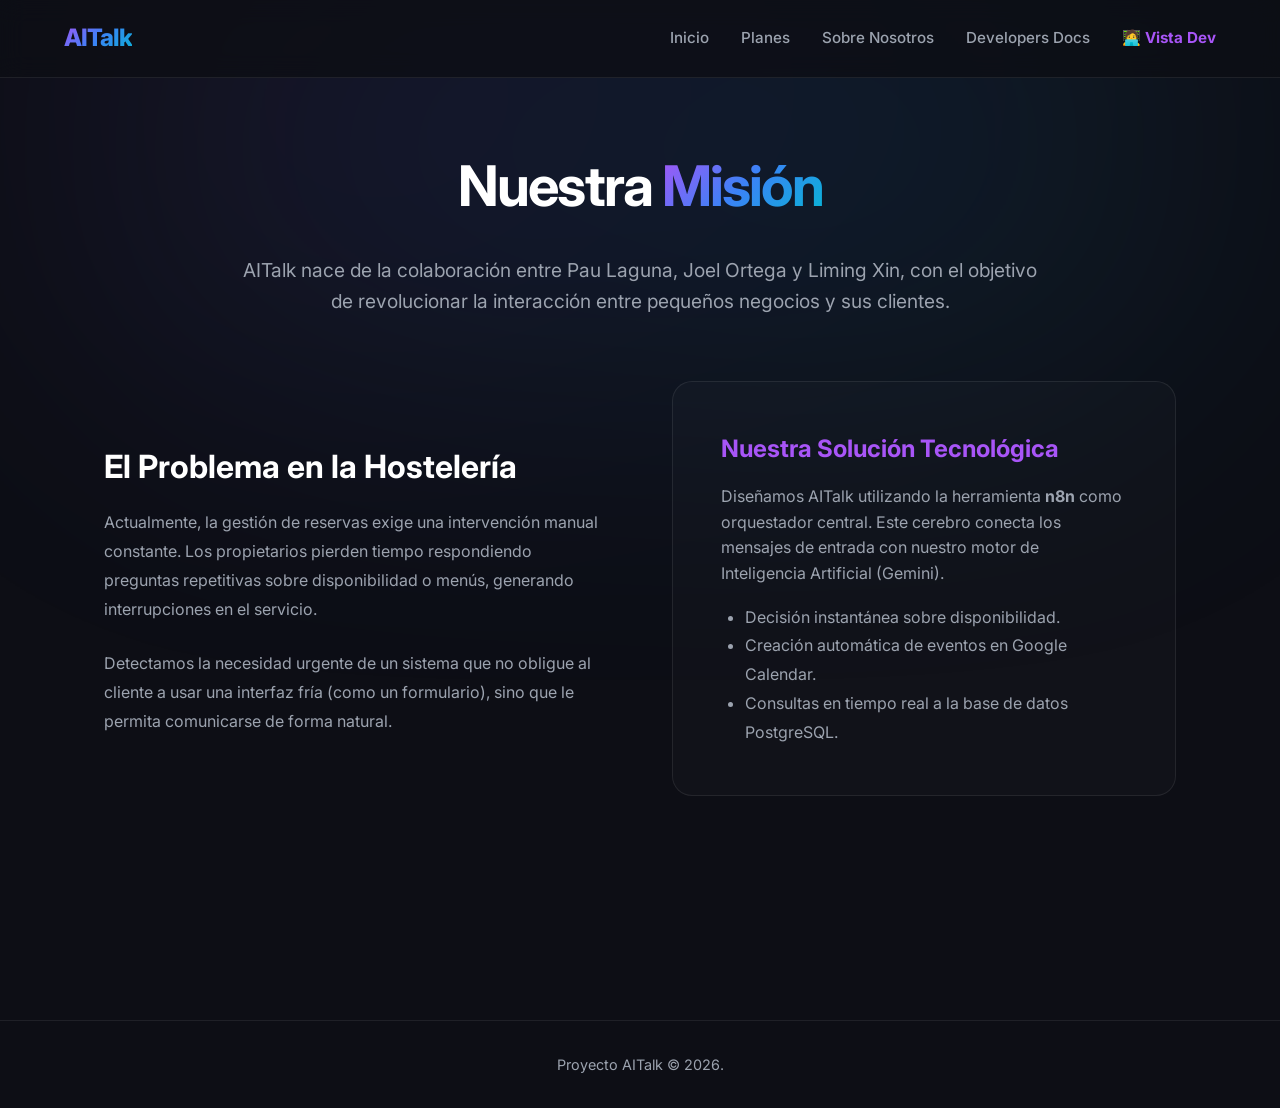
==== commit 6e6dca4d: "quitar demo Hemos decidido quitar la demo para centrarnos en que se pueda probar en la web de restau" ====
--- a/about.html
+++ b/about.html
@@ -10,11 +10,12 @@
     <div class="glow"></div>
     <nav class="navbar">
         <a href="index.html" class="logo">AITalk</a>
-        <div class="nav-links">
+<div class="nav-links">
             <a href="index.html">Inicio</a>
             <a href="planes.html">Planes</a>
-            <a href="about.html" class="active">Sobre Nosotros</a>
+            <a href="about.html">Sobre Nosotros</a>
             <a href="docs.html">Developers Docs</a>
+            <a href="login-dev.html" style="color: #a855f7; font-weight: bold;">🧑‍💻 Vista Dev</a>
         </div>
     </nav>
 
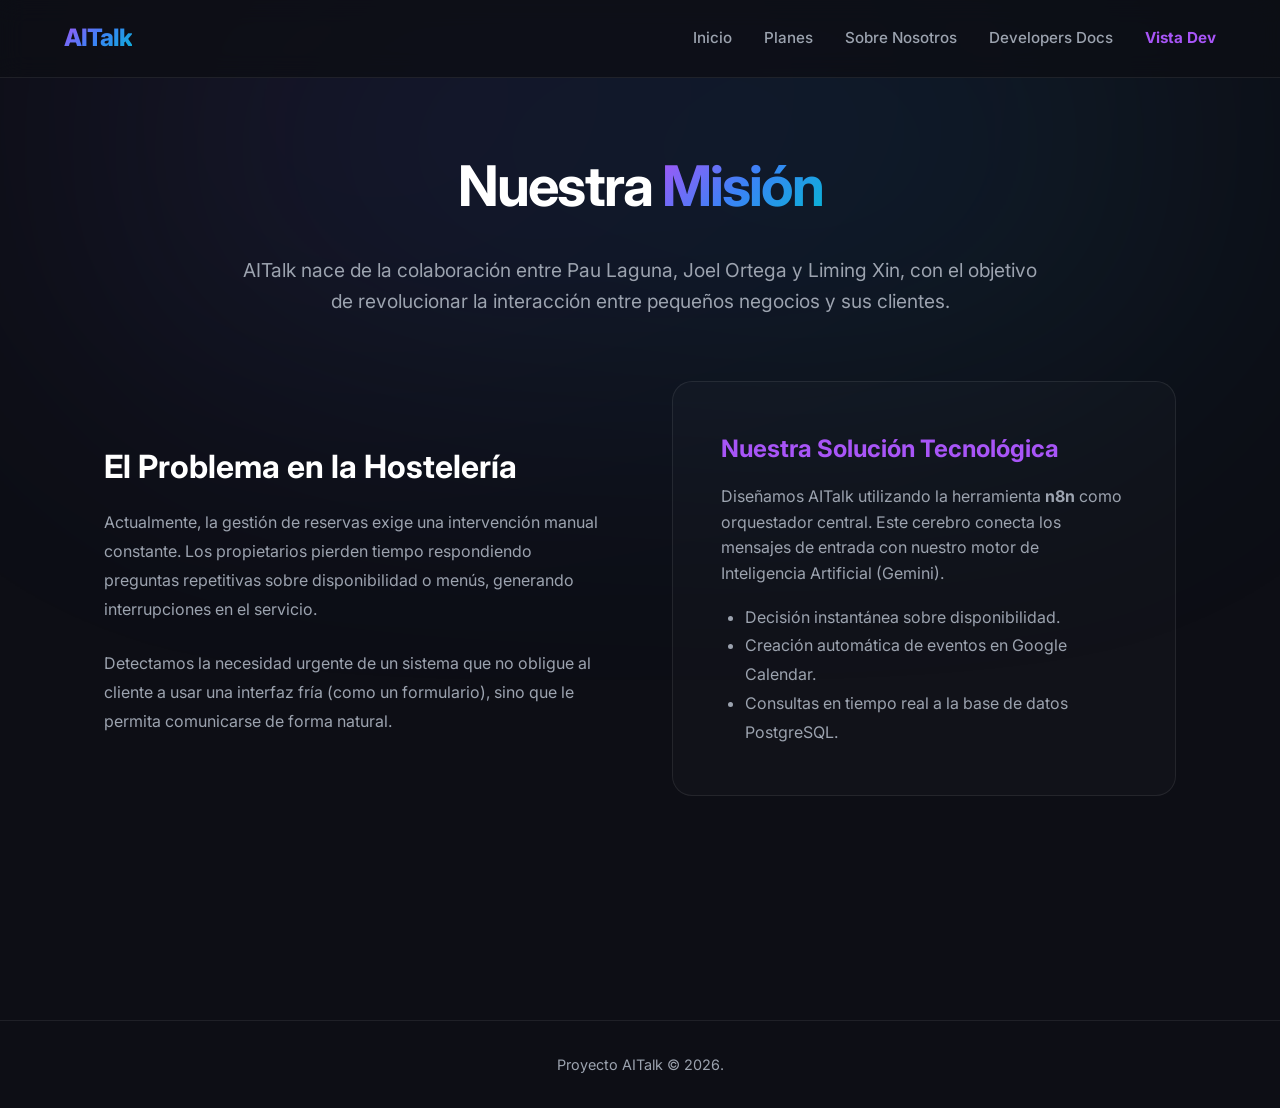
==== commit b153b6e6: "Arreglos menores" ====
--- a/about.html
+++ b/about.html
@@ -15,7 +15,7 @@
             <a href="planes.html">Planes</a>
             <a href="about.html">Sobre Nosotros</a>
             <a href="docs.html">Developers Docs</a>
-            <a href="login-dev.html" style="color: #a855f7; font-weight: bold;">🧑‍💻 Vista Dev</a>
+            <a href="login-dev.html" style="color: #a855f7; font-weight: bold;">Vista Dev</a>
         </div>
     </nav>
 
@@ -27,7 +27,7 @@
 
         <div style="display: grid; grid-template-columns: 1fr 1fr; gap: 4rem; align-items: center; margin-bottom: 6rem;">
             <div>
-                <h3 style="font-size: 2rem; margin-bottom: 1rem;">El Problema en la Hostelería</h3>
+                <h2 style="font-size: 2rem; margin-bottom: 1rem;">El Problema en la Hostelería</h2>
                 <p style="color: var(--ai-muted); line-height: 1.8;">Actualmente, la gestión de reservas exige una intervención manual constante. Los propietarios pierden tiempo respondiendo preguntas repetitivas sobre disponibilidad o menús, generando interrupciones en el servicio.</p>
                 <br>
                 <p style="color: var(--ai-muted); line-height: 1.8;">Detectamos la necesidad urgente de un sistema que no obligue al cliente a usar una interfaz fría (como un formulario), sino que le permita comunicarse de forma natural.</p>
--- a/styles.css
+++ b/styles.css
@@ -11,6 +11,7 @@
    6. PÁGINA: DEMO CHAT (Interfaz de simulación)
    7. PÁGINA: DOCS DEVELOPERS (Layout lateral, formato de texto y código)
    8. TEMAS EXTERNOS (Webs hipotéticas como Restaurantes Manolo)
+   9. VISTA DESARROLLADOR (LOGIN Y DASHBOARD)
    ========================================================================== */
 
 
@@ -506,13 +507,13 @@
 /* ==========================================================================
    7. PÁGINA: DOCS DEVELOPERS
    ========================================================================== */
-.docs-layout {
+   .docs-layout {
     display: flex;
     gap: 3rem;
     align-items: flex-start;
 }
 
-/* Menú Lateral (Sidebar) */
+/* --- Menú Lateral (Sidebar) --- */
 .docs-sidebar {
     width: 250px;
     position: sticky;
@@ -520,7 +521,8 @@
 }
 
 .docs-sidebar ul {
-    list-style: none;
+    list-style: none !important;
+    padding-left: 0 !important;
 }
 
 .docs-sidebar li {
@@ -554,7 +556,7 @@
     padding-left: 8px;
 }
 
-/* Área principal de Documentación */
+/* --- Área principal de Documentación --- */
 .docs-content {
     flex: 1;
 }
@@ -568,57 +570,109 @@
     display: block;
 }
 
+/* Títulos idénticos a las capturas (Extra Bold y Blancos) */
 .doc-pane h2 {
     font-size: 2.2rem;
+    font-weight: 800;
+    color: #ffffff;
     margin-bottom: 1rem;
     letter-spacing: -0.5px;
 }
 
 .doc-pane h3 {
-    font-size: 1.3rem;
-    margin: 2rem 0 1rem;
-    color: #e5e7eb;
-}
-
+    font-size: 1.4rem;
+    font-weight: 800;
+    color: #ffffff;
+    margin: 2.5rem 0 1.2rem;
+}
+
+/* Párrafos base (Gris) */
 .doc-pane p {
     color: var(--ai-muted);
-    margin-bottom: 1.5rem;
     line-height: 1.7;
     font-size: 1.05rem;
-}
-
-/* Estilos de Listas para que sean idénticas a las capturas de pantalla */
+    margin-bottom: 1.5rem;
+}
+
+/* --- FORMATO ESPECÍFICO DE LISTAS PARA CLAVAR LAS CAPTURAS --- */
+
+/* Anulamos los márgenes por defecto del navegador para control absoluto */
 .doc-pane ul,
 .doc-pane ol {
-    margin-left: 1.5rem;
+    list-style: none !important; 
+    padding-left: 0 !important;
+    margin-left: 0 !important;
     margin-bottom: 2rem;
 }
 
-.doc-pane li {
+/* =========================================
+   REGLAS COMUNES PARA TODAS LAS LISTAS (ul y ol)
+   ========================================= */
+.doc-pane ul li,
+.doc-pane ol li {
+    position: relative;
+    margin-bottom: 1.5rem;
+    color: var(--ai-muted); /* TODO EL TEXTO BASE EN GRIS */
     font-size: 1.05rem;
     line-height: 1.7;
-    margin-bottom: 1rem;
-}
-
+}
+
+/* Las palabras en negrita [strong] se vuelven BLANCAS */
+.doc-pane ul li strong,
+.doc-pane ol li strong {
+    color: #ffffff;
+    font-weight: 700;
+}
+
+/* Las palabras en cursiva [em] se vuelven BLANCAS */
+.doc-pane ul li em,
+.doc-pane ol li em {
+    color: #ffffff;
+    font-style: italic;
+}
+
+
+/* =========================================
+   1. LISTAS CON VIÑETAS (PostgreSQL / n8n)
+   ========================================= */
 .doc-pane ul li {
-    color: var(--ai-muted); /* Texto base en gris */
-}
-
-.doc-pane ul li strong {
-    color: var(--ai-text); /* Las negritas en blanco */
+    padding-left: 1.2rem; /* Espacio para el punto */
+}
+
+/* Dibujamos el punto manualmente alineado a la izquierda */
+.doc-pane ul li::before {
+    content: "•"; 
+    position: absolute;
+    left: 0;
+    top: 0;
+    color: var(--ai-text); /* Punto blanco/claro */
+    font-weight: bold;
+}
+
+
+/* =========================================
+   2. LISTAS NUMERADAS (Google Calendar)
+   ========================================= */
+.doc-pane ol {
+    counter-reset: doc-counter; /* Iniciamos un contador interno CSS */
+}
+
+.doc-pane ol li {
+    counter-increment: doc-counter; /* Sumamos 1 por cada elemento */
+    padding-left: 1.5rem; /* Espacio exacto entre el número y el texto */
+}
+
+/* Dibujamos el número (1., 2., 3...) exactamente en la coordenada 0 */
+.doc-pane ol li::before {
+    content: counter(doc-counter) "."; 
+    position: absolute;
+    left: 0;
+    top: 0;
+    color: #ffffff; /* El número en blanco para que destaque levemente */
     font-weight: 600;
 }
 
-.doc-pane ul li em {
-    color: var(--ai-text); /* Cursivas en blanco */
-    font-style: italic;
-}
-
-.doc-pane ol li {
-    color: var(--ai-text); /* Las listas numeradas enteramente en blanco */
-}
-
-/* Bloque de Código SQL (Estilo VSCode/Terminal) */
+/* --- Bloque de Código SQL --- */
 .doc-code.sql-block {
     background: #09090b;
     border: 1px solid rgba(255, 255, 255, 0.05);
@@ -631,11 +685,11 @@
     overflow-x: auto;
 }
 
-.sql-comment { color: #a78bfa; } /* Color morado suave */
-.sql-keyword { color: #c084fc; font-weight: 500; } /* Comandos SQL */
-.sql-variable { color: #e879f9; } /* Tablas y columnas */
-
-/* Grid de Tarjetas iniciales en la Intro de Docs */
+.sql-comment { color: #a78bfa; } 
+.sql-keyword { color: #c084fc; font-weight: 500; } 
+.sql-variable { color: #e879f9; } 
+
+/* --- Grid de Tarjetas Iniciales --- */
 .docs-grid {
     display: grid;
     grid-template-columns: repeat(auto-fit, minmax(300px, 1fr));
@@ -663,7 +717,7 @@
     display: inline-block;
 }
 
-.docs-card h4 {
+.docs-card h3 {
     margin-bottom: 0.8rem;
     font-size: 1.2rem;
 }
@@ -672,6 +726,7 @@
     color: var(--ai-muted);
     font-size: 0.95rem;
     line-height: 1.6;
+    margin-bottom: 0; /* Anula el margin general de 'p' dentro de la tarjeta */
 }
 
 
@@ -763,4 +818,92 @@
     color: #a855f7;
     text-decoration: none;
     font-weight: 600;
-}+}
+
+/* ==========================================================================
+   VISTA DESARROLLADOR (LOGIN Y DASHBOARD)
+   ========================================================================== */
+   .login-box {
+    background: var(--ai-surface);
+    border: 1px solid var(--ai-border);
+    padding: 3rem;
+    border-radius: 20px;
+    width: 100%;
+    max-width: 400px;
+    box-shadow: 0 20px 40px rgba(0,0,0,0.5);
+}
+
+.login-input {
+    width: 100%;
+    padding: 12px 15px;
+    margin-bottom: 1.5rem;
+    border-radius: 10px;
+    border: 1px solid var(--ai-border);
+    background: rgba(0, 0, 0, 0.3);
+    color: white;
+    font-size: 1rem;
+    outline: none;
+    transition: border 0.3s;
+}
+
+.login-input:focus {
+    border-color: #a855f7;
+}
+
+.table-container {
+    background: var(--ai-surface);
+    border: 1px solid var(--ai-border);
+    border-radius: 20px;
+    overflow: hidden;
+    box-shadow: 0 10px 30px rgba(0,0,0,0.3);
+}
+
+.dev-table {
+    width: 100%;
+    border-collapse: collapse;
+    text-align: left;
+}
+
+.dev-table th {
+    background: rgba(255, 255, 255, 0.05);
+    padding: 1.2rem;
+    font-weight: 600;
+    color: var(--ai-muted);
+    font-size: 0.9rem;
+    text-transform: uppercase;
+    letter-spacing: 1px;
+    border-bottom: 1px solid var(--ai-border);
+}
+
+.dev-table td {
+    padding: 1.2rem;
+    border-bottom: 1px solid var(--ai-border);
+    color: #e5e7eb;
+    vertical-align: top;
+}
+
+.dev-table tbody tr {
+    transition: background 0.2s;
+}
+
+.dev-table tbody tr:hover {
+    background: rgba(168, 85, 247, 0.1);
+}
+
+.badge-personas {
+    background: #3b82f6;
+    color: white;
+    padding: 4px 12px;
+    border-radius: 20px;
+    font-weight: bold;
+    font-size: 0.9rem;
+}
+
+.badge-status {
+    background: rgba(16, 185, 129, 0.2);
+    color: #10b981;
+    border: 1px solid #10b981;
+    padding: 4px 12px;
+    border-radius: 20px;
+    font-size: 0.85rem;
+}
